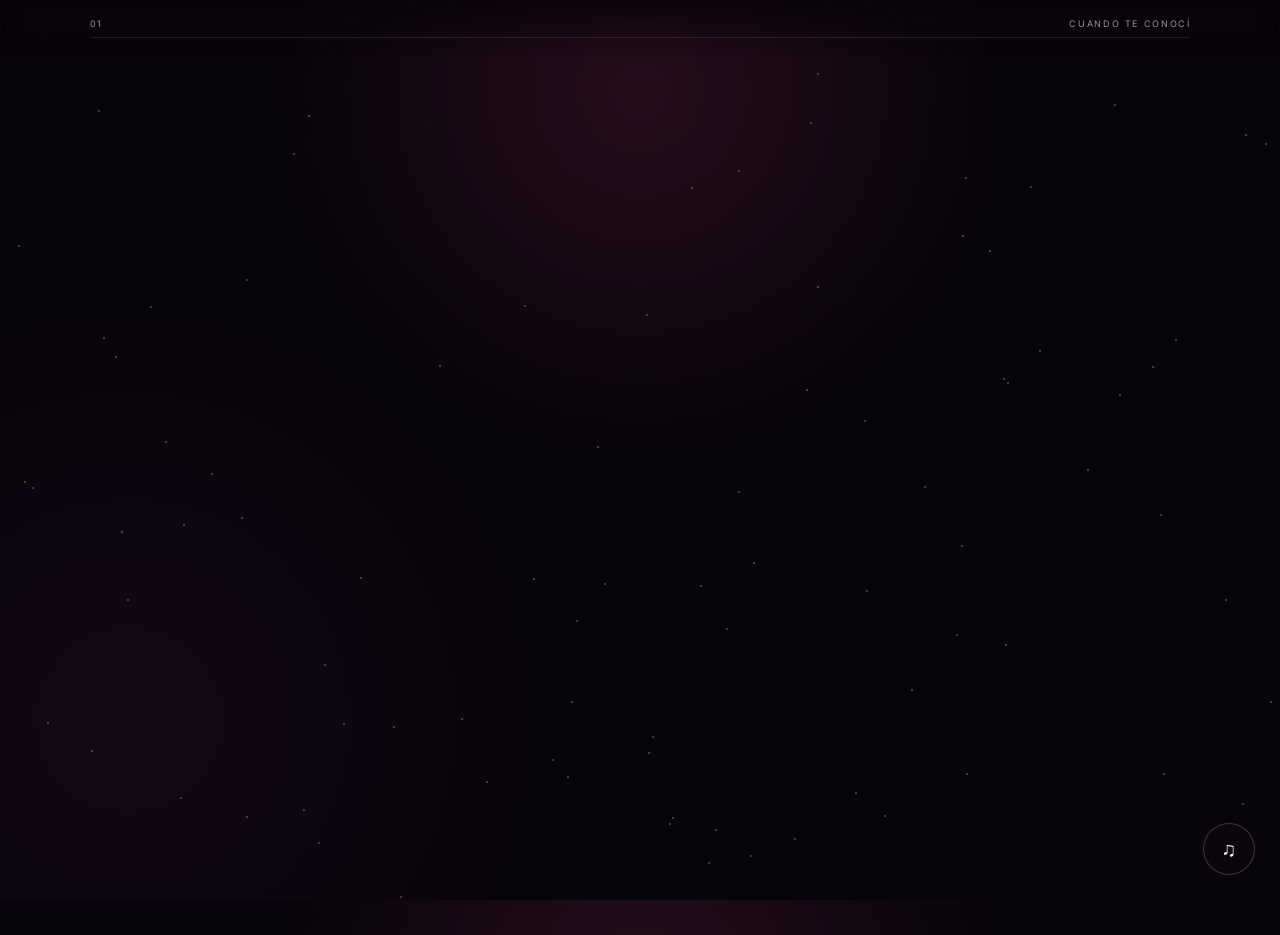
==== capitulo-01.html @ d2a2168e "A" ====
<!DOCTYPE html>
<!DOCTYPE html>
<html lang="es"><head><meta charset="utf-8"/><meta content="width=device-width, initial-scale=1.0, viewport-fit=cover" name="viewport"/><meta content="#0d0712" name="theme-color"/><title>Cuando te conocí ❤️</title><link href="style.css" rel="stylesheet"/></head><body><div id="stars"></div><div aria-hidden="true" class="story-progress"><div class="progress-top"><span id="chapterCounter">01</span><span id="chapterTitle">Cuando te conocí</span></div><div class="progress-track"><span id="progressBar"></span></div></div><main><section class="story"><div class="chapter reveal" data-chapter="01" data-song="musica-01.mp3" data-title="Cuando te conocí">
<div class="chapter-glow"></div>
<div class="chapter-visual">01</div>
<div class="chapter-content">
<div class="song-number">01</div>
<div class="song-tag">MC DAVO</div>
<h2>Cuando te conocí</h2>
<p>Cuando te conocí, no sabía lo que estaba a punto de pasar.</p>
<p>No sabía que aquella persona que estaba entrando poco a poco en mi vida iba a terminar ocupando tanto espacio en mi corazón.</p>
<p>Al principio solo quería conocerte. Saber quién eras, escuchar tus historias, encontrar cualquier motivo para hablar contigo.</p>
<p>Pero algo cambió.</p>
<p>Mientras más te conocía, menos podía fingir que eras simplemente alguien más.</p>
<blockquote>“Y sin darme cuenta, empecé a esperarte.”</blockquote>
</div>
<button class="next-btn" onclick="window.location.href='capitulo-02.html'" type="button"><span>Siguiente capítulo</span><b>→</b></button>
</div></section></main><audio data-song="musica-01.mp3" id="music" preload="auto"></audio><button aria-label="Activar música" class="music-btn" id="musicBtn">♫</button><script src="script_nuestra_historia_multi.js"></script></body></html>
---- style.css ----
@import url('https://fonts.googleapis.com/css2?family=Cormorant+Garamond:wght@400;500;600;700&family=Inter:wght@300;400;500;600&display=swap');
:root{--bg:#08040b;--rose:#ff6f91;--rose2:#ffb0c2;--gold:#e8c98b;--cream:#fff7f3;--muted:#c8b9c0;--line:rgba(255,255,255,.12)}
*{box-sizing:border-box}html{scroll-behavior:smooth}body{margin:0;background:radial-gradient(circle at 50% 10%,rgba(116,38,75,.28),transparent 35%),radial-gradient(circle at 10% 80%,rgba(75,25,75,.18),transparent 30%),var(--bg);color:var(--cream);font-family:Inter,system-ui,sans-serif;overflow-x:hidden}
#stars{position:fixed;inset:0;pointer-events:none;z-index:0}.star{position:absolute;width:2px;height:2px;border-radius:50%;background:#fff;opacity:.3;animation:twinkle infinite ease-in-out}@keyframes twinkle{50%{opacity:.95;transform:scale(1.8)}}
main{position:relative;z-index:1}.hero,.chapter,.future,.proposal,.ending{min-height:100svh;display:flex;flex-direction:column;justify-content:center;align-items:center;position:relative;padding:110px 7vw;text-align:center;scroll-margin-top:20px}
.hero{background:radial-gradient(circle at 50% 42%,rgba(255,111,145,.12),transparent 22%)}.moon{width:clamp(180px,28vw,330px);height:clamp(180px,28vw,330px);border-radius:50%;background:radial-gradient(circle at 35% 32%,#fff8f3 0,#f7dce1 35%,#b9859a 72%,#59364d 100%);box-shadow:0 0 90px rgba(255,190,211,.28),0 0 220px rgba(255,100,145,.12);margin-bottom:45px}
.eyebrow,.song-tag{letter-spacing:.28em;font-size:11px;font-weight:600;color:var(--gold)}.hero h1,.future h2,.proposal h2,.ending h2{font-family:"Cormorant Garamond",serif;font-weight:500;line-height:.92;font-size:clamp(52px,8vw,105px);margin:15px 0 28px}.hero h1 span{color:var(--rose2);font-style:italic}.intro{color:var(--muted);font-weight:300;line-height:1.9;font-size:clamp(15px,1.7vw,19px);max-width:650px}
.start,.next-btn,.yes-btn,.restart{border:1px solid rgba(255,176,194,.35);background:rgba(255,255,255,.05);color:var(--cream);cursor:pointer;transition:.35s ease}.start{margin-top:34px;padding:17px 27px;border-radius:100px;font-size:13px;letter-spacing:.08em}.start:hover,.next-btn:hover,.yes-btn:hover,.restart:hover{transform:translateY(-4px);background:rgba(255,111,145,.12);border-color:var(--rose);box-shadow:0 15px 50px rgba(255,80,130,.14)}.start span{margin-left:15px;color:var(--rose2)}.scroll{position:absolute;bottom:28px;color:#786d73;font-size:9px;letter-spacing:.25em;text-transform:uppercase}
.chapter{isolation:isolate;align-items:flex-start;text-align:left;padding-left:max(7vw,50px);padding-right:max(7vw,50px)}.chapter:nth-child(even){align-items:flex-end;text-align:right}.chapter:after{content:"";position:absolute;width:min(65vw,700px);height:min(65vw,700px);border-radius:50%;filter:blur(20px);opacity:.16;z-index:-2;background:radial-gradient(circle,var(--rose),transparent 67%)}.chapter:nth-child(odd):after{left:-25%;top:15%}.chapter:nth-child(even):after{right:-25%;top:15%;background:radial-gradient(circle,#a970ff,transparent 67%)}
.chapter-glow{position:absolute;inset:12% 5%;border:1px solid var(--line);border-radius:40px;z-index:-1;background:linear-gradient(135deg,rgba(255,255,255,.045),transparent 60%)}.chapter-content{max-width:850px}.chapter-visual{position:absolute;top:7vh;font-family:"Cormorant Garamond",serif;font-size:min(30vw,310px);font-weight:700;line-height:1;color:rgba(255,255,255,.035);z-index:-1}.chapter:nth-child(odd) .chapter-visual{right:8vw}.chapter:nth-child(even) .chapter-visual{left:8vw}
.song-number{font:600 14px Inter,sans-serif;color:var(--rose2);letter-spacing:.25em;margin-bottom:14px}.song-tag{margin-bottom:18px}.chapter h2{font-family:"Cormorant Garamond",serif;font-size:clamp(44px,6vw,82px);font-weight:500;line-height:.95;margin:0 0 30px}.chapter p,.future p,.proposal p,.ending p{color:var(--muted);font-weight:300;line-height:1.9;font-size:clamp(15px,1.4vw,18px);max-width:720px;margin:0 0 17px}.chapter blockquote{margin:32px 0 0;border-left:2px solid var(--rose);padding:15px 0 15px 25px;color:var(--rose2);font:italic 600 clamp(21px,2.2vw,30px) "Cormorant Garamond",serif}.chapter:nth-child(even) blockquote{border-left:0;border-right:2px solid var(--rose);padding-left:0;padding-right:25px}
.next-btn{margin-top:45px;padding:15px 20px;border-radius:100px;display:inline-flex;align-items:center;gap:30px;font-size:11px;letter-spacing:.1em;text-transform:uppercase}.next-btn b{font-size:18px;font-weight:400;color:var(--rose2)}
.future{background:radial-gradient(circle at 50% 50%,rgba(190,105,160,.13),transparent 42%)}.future .sparkles{color:var(--gold);letter-spacing:18px;font-size:20px;margin-bottom:25px}.future h2{font-size:clamp(55px,8vw,100px)}.future p,.proposal p,.ending p{max-width:700px;text-align:center}
.proposal{background:radial-gradient(circle at 50% 45%,rgba(255,111,145,.16),transparent 40%)}.ring{width:100px;height:100px;border:1px solid rgba(232,201,139,.5);border-radius:50%;display:grid;place-items:center;font-size:38px;box-shadow:0 0 70px rgba(232,201,139,.15);margin-bottom:30px}.proposal h2{font-size:clamp(52px,8vw,110px);max-width:900px}.yes-btn{padding:17px 25px;border-radius:100px;margin-top:20px}
.ending{padding-bottom:140px;background:radial-gradient(circle at 50% 40%,rgba(255,111,145,.12),transparent 38%)}.heart-big{color:var(--rose);font-size:65px;text-shadow:0 0 50px rgba(255,111,145,.5);animation:heartbeat 1.7s infinite ease-in-out}@keyframes heartbeat{50%{transform:scale(1.12)}}.ending h2{font-size:clamp(52px,7vw,90px)}.ending h3{font:500 clamp(27px,4vw,48px)/1.1 "Cormorant Garamond",serif;color:var(--rose2);margin:15px 0 35px}.signature{font-family:"Cormorant Garamond",serif!important;font-size:23px!important;color:#fff!important}.signature span{font-size:32px;color:var(--rose2)}.restart{margin-top:20px;padding:13px 19px;border-radius:100px}
.story-progress{position:fixed;top:0;left:0;right:0;padding:18px 7vw;z-index:50;backdrop-filter:blur(16px);background:linear-gradient(to bottom,rgba(8,4,11,.8),rgba(8,4,11,0))}.progress-top{display:flex;justify-content:space-between;gap:20px;margin-bottom:8px;color:#9e9098;font-size:9px;letter-spacing:.18em;text-transform:uppercase}.progress-track{height:1px;background:rgba(255,255,255,.1)}#progressBar{display:block;width:0;height:100%;background:linear-gradient(90deg,var(--rose),var(--gold));transition:width .7s ease}
.music-btn{position:fixed;right:25px;bottom:25px;width:52px;height:52px;border-radius:50%;z-index:60;border:1px solid rgba(255,255,255,.2);background:rgba(12,7,14,.75);color:#fff;font-size:20px;cursor:pointer;backdrop-filter:blur(12px);transition:.3s}.music-btn.active{border-color:var(--rose);box-shadow:0 0 25px rgba(255,111,145,.2)}.music-btn:hover{transform:scale(1.08)}
.reveal{opacity:0;transform:translateY(35px);transition:opacity 1s ease,transform 1s ease}.reveal.visible{opacity:1;transform:translateY(0)}
@media(max-width:700px){.hero,.chapter,.future,.proposal,.ending{padding:95px 22px;min-height:100svh}.chapter,.chapter:nth-child(even){align-items:center;text-align:center}.chapter-glow{inset:7% 0;border-radius:25px}.chapter blockquote,.chapter:nth-child(even) blockquote{border:0;border-top:1px solid var(--rose);padding:18px 5px 0}.chapter-visual{top:12vh!important;left:50%!important;right:auto!important;transform:translateX(-50%)}.progress-top{font-size:8px}.music-btn{right:18px;bottom:18px}}
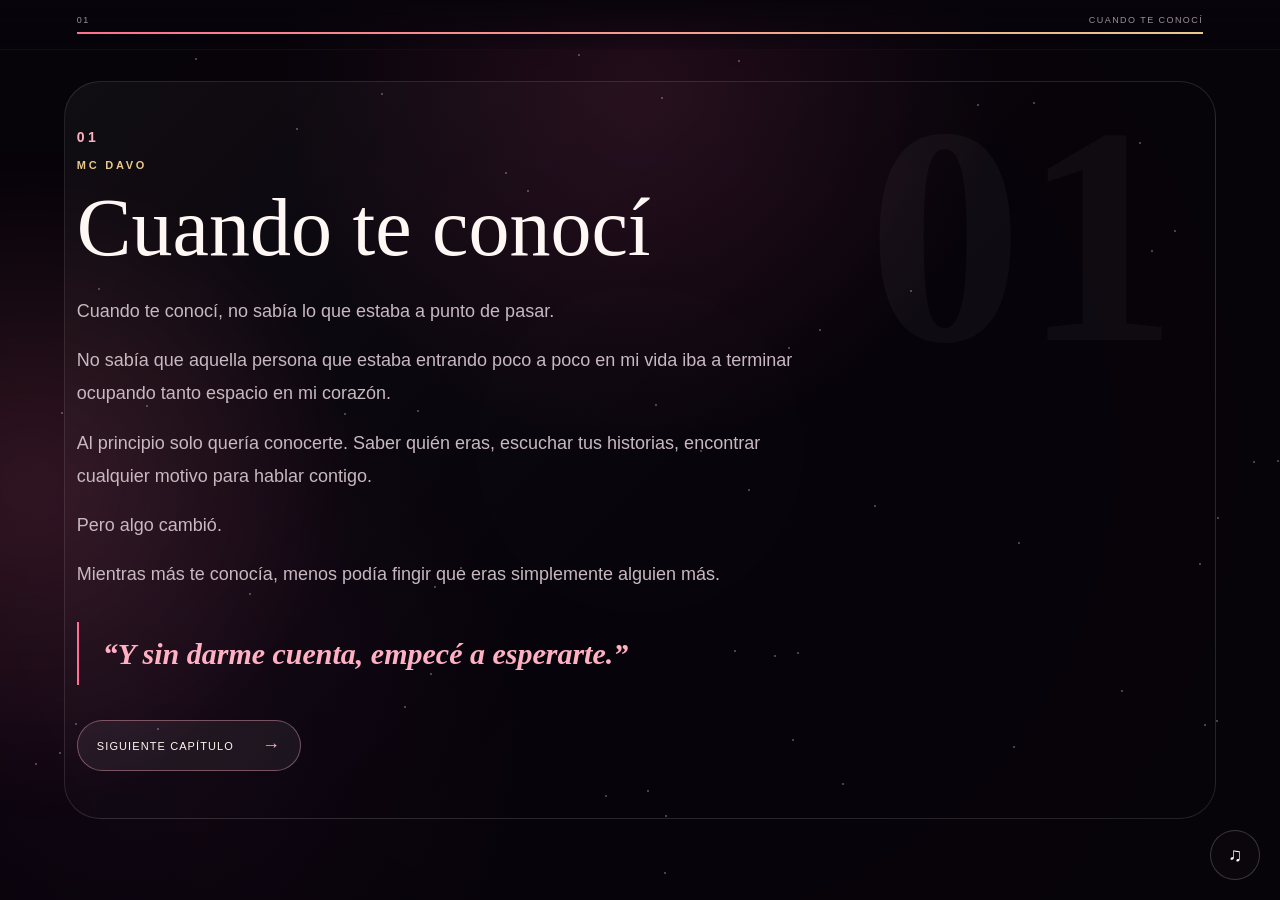
==== commit 8c6f26c1: "B" ====
--- a/capitulo-01.html
+++ b/capitulo-01.html
@@ -1,6 +1,5 @@
 <!DOCTYPE html>
-<!DOCTYPE html>
-<html lang="es"><head><meta charset="utf-8"/><meta content="width=device-width, initial-scale=1.0, viewport-fit=cover" name="viewport"/><meta content="#0d0712" name="theme-color"/><title>Cuando te conocí ❤️</title><link href="style.css" rel="stylesheet"/></head><body><div id="stars"></div><div aria-hidden="true" class="story-progress"><div class="progress-top"><span id="chapterCounter">01</span><span id="chapterTitle">Cuando te conocí</span></div><div class="progress-track"><span id="progressBar"></span></div></div><main><section class="story"><div class="chapter reveal" data-chapter="01" data-song="musica-01.mp3" data-title="Cuando te conocí">
+<html lang="es"><head><meta charset="utf-8"/><meta content="width=device-width, initial-scale=1.0, viewport-fit=cover" name="viewport"/><meta content="#0d0712" name="theme-color"/><title>Cuando te conocí ❤️</title><link href="style.css" rel="stylesheet"/></head><body><div id="stars"></div><div aria-hidden="true" class="story-progress"><div class="progress-top"><span id="chapterCounter">01</span><span id="chapterTitle">Cuando te conocí</span></div><div class="progress-track"><span id="progressBar"></span></div></div><main><section class="story"><div class="chapter" data-chapter="01" data-song="musica-01.mp3" data-title="Cuando te conocí">
 <div class="chapter-glow"></div>
 <div class="chapter-visual">01</div>
 <div class="chapter-content">
--- a/style.css
+++ b/style.css
@@ -1,19 +1,30 @@
-@import url('https://fonts.googleapis.com/css2?family=Cormorant+Garamond:wght@400;500;600;700&family=Inter:wght@300;400;500;600&display=swap');
 :root{--bg:#08040b;--rose:#ff6f91;--rose2:#ffb0c2;--gold:#e8c98b;--cream:#fff7f3;--muted:#c8b9c0;--line:rgba(255,255,255,.12)}
-*{box-sizing:border-box}html{scroll-behavior:smooth}body{margin:0;background:radial-gradient(circle at 50% 10%,rgba(116,38,75,.28),transparent 35%),radial-gradient(circle at 10% 80%,rgba(75,25,75,.18),transparent 30%),var(--bg);color:var(--cream);font-family:Inter,system-ui,sans-serif;overflow-x:hidden}
-#stars{position:fixed;inset:0;pointer-events:none;z-index:0}.star{position:absolute;width:2px;height:2px;border-radius:50%;background:#fff;opacity:.3;animation:twinkle infinite ease-in-out}@keyframes twinkle{50%{opacity:.95;transform:scale(1.8)}}
-main{position:relative;z-index:1}.hero,.chapter,.future,.proposal,.ending{min-height:100svh;display:flex;flex-direction:column;justify-content:center;align-items:center;position:relative;padding:110px 7vw;text-align:center;scroll-margin-top:20px}
-.hero{background:radial-gradient(circle at 50% 42%,rgba(255,111,145,.12),transparent 22%)}.moon{width:clamp(180px,28vw,330px);height:clamp(180px,28vw,330px);border-radius:50%;background:radial-gradient(circle at 35% 32%,#fff8f3 0,#f7dce1 35%,#b9859a 72%,#59364d 100%);box-shadow:0 0 90px rgba(255,190,211,.28),0 0 220px rgba(255,100,145,.12);margin-bottom:45px}
-.eyebrow,.song-tag{letter-spacing:.28em;font-size:11px;font-weight:600;color:var(--gold)}.hero h1,.future h2,.proposal h2,.ending h2{font-family:"Cormorant Garamond",serif;font-weight:500;line-height:.92;font-size:clamp(52px,8vw,105px);margin:15px 0 28px}.hero h1 span{color:var(--rose2);font-style:italic}.intro{color:var(--muted);font-weight:300;line-height:1.9;font-size:clamp(15px,1.7vw,19px);max-width:650px}
-.start,.next-btn,.yes-btn,.restart{border:1px solid rgba(255,176,194,.35);background:rgba(255,255,255,.05);color:var(--cream);cursor:pointer;transition:.35s ease}.start{margin-top:34px;padding:17px 27px;border-radius:100px;font-size:13px;letter-spacing:.08em}.start:hover,.next-btn:hover,.yes-btn:hover,.restart:hover{transform:translateY(-4px);background:rgba(255,111,145,.12);border-color:var(--rose);box-shadow:0 15px 50px rgba(255,80,130,.14)}.start span{margin-left:15px;color:var(--rose2)}.scroll{position:absolute;bottom:28px;color:#786d73;font-size:9px;letter-spacing:.25em;text-transform:uppercase}
-.chapter{isolation:isolate;align-items:flex-start;text-align:left;padding-left:max(7vw,50px);padding-right:max(7vw,50px)}.chapter:nth-child(even){align-items:flex-end;text-align:right}.chapter:after{content:"";position:absolute;width:min(65vw,700px);height:min(65vw,700px);border-radius:50%;filter:blur(20px);opacity:.16;z-index:-2;background:radial-gradient(circle,var(--rose),transparent 67%)}.chapter:nth-child(odd):after{left:-25%;top:15%}.chapter:nth-child(even):after{right:-25%;top:15%;background:radial-gradient(circle,#a970ff,transparent 67%)}
-.chapter-glow{position:absolute;inset:12% 5%;border:1px solid var(--line);border-radius:40px;z-index:-1;background:linear-gradient(135deg,rgba(255,255,255,.045),transparent 60%)}.chapter-content{max-width:850px}.chapter-visual{position:absolute;top:7vh;font-family:"Cormorant Garamond",serif;font-size:min(30vw,310px);font-weight:700;line-height:1;color:rgba(255,255,255,.035);z-index:-1}.chapter:nth-child(odd) .chapter-visual{right:8vw}.chapter:nth-child(even) .chapter-visual{left:8vw}
-.song-number{font:600 14px Inter,sans-serif;color:var(--rose2);letter-spacing:.25em;margin-bottom:14px}.song-tag{margin-bottom:18px}.chapter h2{font-family:"Cormorant Garamond",serif;font-size:clamp(44px,6vw,82px);font-weight:500;line-height:.95;margin:0 0 30px}.chapter p,.future p,.proposal p,.ending p{color:var(--muted);font-weight:300;line-height:1.9;font-size:clamp(15px,1.4vw,18px);max-width:720px;margin:0 0 17px}.chapter blockquote{margin:32px 0 0;border-left:2px solid var(--rose);padding:15px 0 15px 25px;color:var(--rose2);font:italic 600 clamp(21px,2.2vw,30px) "Cormorant Garamond",serif}.chapter:nth-child(even) blockquote{border-left:0;border-right:2px solid var(--rose);padding-left:0;padding-right:25px}
-.next-btn{margin-top:45px;padding:15px 20px;border-radius:100px;display:inline-flex;align-items:center;gap:30px;font-size:11px;letter-spacing:.1em;text-transform:uppercase}.next-btn b{font-size:18px;font-weight:400;color:var(--rose2)}
-.future{background:radial-gradient(circle at 50% 50%,rgba(190,105,160,.13),transparent 42%)}.future .sparkles{color:var(--gold);letter-spacing:18px;font-size:20px;margin-bottom:25px}.future h2{font-size:clamp(55px,8vw,100px)}.future p,.proposal p,.ending p{max-width:700px;text-align:center}
-.proposal{background:radial-gradient(circle at 50% 45%,rgba(255,111,145,.16),transparent 40%)}.ring{width:100px;height:100px;border:1px solid rgba(232,201,139,.5);border-radius:50%;display:grid;place-items:center;font-size:38px;box-shadow:0 0 70px rgba(232,201,139,.15);margin-bottom:30px}.proposal h2{font-size:clamp(52px,8vw,110px);max-width:900px}.yes-btn{padding:17px 25px;border-radius:100px;margin-top:20px}
-.ending{padding-bottom:140px;background:radial-gradient(circle at 50% 40%,rgba(255,111,145,.12),transparent 38%)}.heart-big{color:var(--rose);font-size:65px;text-shadow:0 0 50px rgba(255,111,145,.5);animation:heartbeat 1.7s infinite ease-in-out}@keyframes heartbeat{50%{transform:scale(1.12)}}.ending h2{font-size:clamp(52px,7vw,90px)}.ending h3{font:500 clamp(27px,4vw,48px)/1.1 "Cormorant Garamond",serif;color:var(--rose2);margin:15px 0 35px}.signature{font-family:"Cormorant Garamond",serif!important;font-size:23px!important;color:#fff!important}.signature span{font-size:32px;color:var(--rose2)}.restart{margin-top:20px;padding:13px 19px;border-radius:100px}
-.story-progress{position:fixed;top:0;left:0;right:0;padding:18px 7vw;z-index:50;backdrop-filter:blur(16px);background:linear-gradient(to bottom,rgba(8,4,11,.8),rgba(8,4,11,0))}.progress-top{display:flex;justify-content:space-between;gap:20px;margin-bottom:8px;color:#9e9098;font-size:9px;letter-spacing:.18em;text-transform:uppercase}.progress-track{height:1px;background:rgba(255,255,255,.1)}#progressBar{display:block;width:0;height:100%;background:linear-gradient(90deg,var(--rose),var(--gold));transition:width .7s ease}
-.music-btn{position:fixed;right:25px;bottom:25px;width:52px;height:52px;border-radius:50%;z-index:60;border:1px solid rgba(255,255,255,.2);background:rgba(12,7,14,.75);color:#fff;font-size:20px;cursor:pointer;backdrop-filter:blur(12px);transition:.3s}.music-btn.active{border-color:var(--rose);box-shadow:0 0 25px rgba(255,111,145,.2)}.music-btn:hover{transform:scale(1.08)}
-.reveal{opacity:0;transform:translateY(35px);transition:opacity 1s ease,transform 1s ease}.reveal.visible{opacity:1;transform:translateY(0)}
-@media(max-width:700px){.hero,.chapter,.future,.proposal,.ending{padding:95px 22px;min-height:100svh}.chapter,.chapter:nth-child(even){align-items:center;text-align:center}.chapter-glow{inset:7% 0;border-radius:25px}.chapter blockquote,.chapter:nth-child(even) blockquote{border:0;border-top:1px solid var(--rose);padding:18px 5px 0}.chapter-visual{top:12vh!important;left:50%!important;right:auto!important;transform:translateX(-50%)}.progress-top{font-size:8px}.music-btn{right:18px;bottom:18px}}
+*{box-sizing:border-box;-webkit-tap-highlight-color:transparent}
+html,body{margin:0;padding:0;min-height:100%;background:#08040b;color:var(--cream)}
+html{scroll-behavior:smooth}
+body{font-family:Arial,Helvetica,sans-serif;overflow-x:hidden;background:radial-gradient(circle at 50% 10%,rgba(116,38,75,.28),transparent 35%),radial-gradient(circle at 10% 80%,rgba(75,25,75,.18),transparent 30%),var(--bg)}
+body:before{content:"";position:fixed;inset:0;pointer-events:none;background:radial-gradient(circle at 50% 50%,transparent 20%,rgba(0,0,0,.18) 100%);z-index:0}
+#stars{position:fixed;inset:0;pointer-events:none;z-index:0;overflow:hidden}.star{position:absolute;width:2px;height:2px;border-radius:50%;background:#fff;opacity:.35;animation:twinkle 3s infinite ease-in-out}@keyframes twinkle{50%{opacity:.95;transform:scale(1.7)}}
+main{position:relative;z-index:1;width:100%;min-height:100vh}
+.hero,.chapter,.future,.proposal,.ending{position:relative;min-height:100vh;min-height:100svh;width:100%;display:flex;flex-direction:column;justify-content:center;align-items:center;padding:100px 6vw;text-align:center}
+.hero{background:radial-gradient(circle at 50% 42%,rgba(255,111,145,.12),transparent 25%)}
+.moon{width:min(58vw,300px);height:min(58vw,300px);border-radius:50%;background:radial-gradient(circle at 35% 32%,#fff8f3 0,#f7dce1 35%,#b9859a 72%,#59364d 100%);box-shadow:0 0 90px rgba(255,190,211,.28),0 0 220px rgba(255,100,145,.12);margin:0 auto 40px}
+.eyebrow,.song-tag{letter-spacing:.25em;font-size:11px;font-weight:700;color:var(--gold)}
+.hero h1,.future h2,.proposal h2,.ending h2,.chapter h2{font-family:Georgia,'Times New Roman',serif;font-weight:400;line-height:.95}
+.hero h1{font-size:clamp(48px,9vw,100px);margin:15px 0 28px}.hero h1 span{color:var(--rose2);font-style:italic}.intro{color:var(--muted);line-height:1.8;font-size:clamp(15px,2vw,19px);max-width:650px;margin:0 auto}
+button,a{font:inherit}.start,.next-btn,.yes-btn,.restart{display:inline-flex;align-items:center;justify-content:center;border:1px solid rgba(255,176,194,.4);background:rgba(255,255,255,.06);color:var(--cream);cursor:pointer;text-decoration:none;transition:.25s ease}.start{margin-top:34px;padding:16px 24px;border-radius:999px;font-size:13px;letter-spacing:.06em}.start span{margin-left:14px;color:var(--rose2)}
+.start:hover,.next-btn:hover,.yes-btn:hover,.restart:hover{transform:translateY(-2px);background:rgba(255,111,145,.13);border-color:var(--rose)}
+.scroll{position:absolute;bottom:25px;color:#786d73;font-size:9px;letter-spacing:.25em;text-transform:uppercase}
+.chapter{isolation:isolate;align-items:flex-start;text-align:left;padding-left:max(6vw,40px);padding-right:max(6vw,40px)}
+.chapter:nth-child(even){align-items:flex-end;text-align:right}.chapter:after{content:"";position:absolute;width:min(65vw,700px);height:min(65vw,700px);border-radius:50%;filter:blur(25px);opacity:.16;z-index:-2;background:radial-gradient(circle,var(--rose),transparent 67%)}.chapter:nth-child(odd):after{left:-25%;top:15%}.chapter:nth-child(even):after{right:-25%;top:15%;background:radial-gradient(circle,#a970ff,transparent 67%)}
+.chapter-glow{position:absolute;inset:9% 5%;border:1px solid var(--line);border-radius:36px;z-index:-1;background:linear-gradient(135deg,rgba(255,255,255,.045),transparent 60%)}
+.chapter-content{width:100%;max-width:850px}.chapter-visual{position:absolute;top:9vh;font-family:Georgia,'Times New Roman',serif;font-size:min(30vw,310px);font-weight:700;line-height:1;color:rgba(255,255,255,.035);z-index:-1}.chapter:nth-child(odd) .chapter-visual{right:8vw}.chapter:nth-child(even) .chapter-visual{left:8vw}
+.song-number{font-weight:700;font-size:14px;color:var(--rose2);letter-spacing:.25em;margin-bottom:14px}.song-tag{margin-bottom:18px}.chapter h2{font-size:clamp(43px,7vw,82px);margin:0 0 28px}.chapter p,.future p,.proposal p,.ending p{color:var(--muted);font-weight:300;line-height:1.85;font-size:clamp(15px,1.7vw,18px);max-width:720px;margin:0 0 16px}.chapter blockquote{margin:30px 0 0;border-left:2px solid var(--rose);padding:13px 0 13px 24px;color:var(--rose2);font:italic 600 clamp(21px,2.5vw,30px)/1.25 Georgia,'Times New Roman',serif}.chapter:nth-child(even) blockquote{border-left:0;border-right:2px solid var(--rose);padding-left:0;padding-right:24px}
+.next-btn{margin-top:35px;padding:14px 19px;border-radius:999px;gap:28px;font-size:11px;letter-spacing:.1em;text-transform:uppercase}.next-btn b{font-size:18px;font-weight:400;color:var(--rose2)}
+.future{background:radial-gradient(circle at 50% 50%,rgba(190,105,160,.13),transparent 42%)}.future .sparkles{color:var(--gold);letter-spacing:15px;font-size:20px;margin-bottom:20px}.future h2,.proposal h2,.ending h2{font-size:clamp(48px,8vw,100px);margin:15px 0 28px}.future p,.proposal p,.ending p{max-width:700px;text-align:center}
+.proposal{background:radial-gradient(circle at 50% 45%,rgba(255,111,145,.16),transparent 40%)}.ring{width:96px;height:96px;border:1px solid rgba(232,201,139,.5);border-radius:50%;display:grid;place-items:center;font-size:38px;box-shadow:0 0 70px rgba(232,201,139,.15);margin-bottom:28px}.yes-btn{padding:16px 24px;border-radius:999px;margin-top:20px}
+.ending{padding-bottom:120px;background:radial-gradient(circle at 50% 40%,rgba(255,111,145,.12),transparent 38%)}.heart-big{color:var(--rose);font-size:64px;text-shadow:0 0 50px rgba(255,111,145,.5);animation:heartbeat 1.7s infinite ease-in-out}@keyframes heartbeat{50%{transform:scale(1.12)}}.ending h3{font:400 clamp(27px,4vw,48px)/1.1 Georgia,'Times New Roman',serif;color:var(--rose2);margin:15px 0 35px}.signature{font-family:Georgia,'Times New Roman',serif!important;font-size:23px!important;color:#fff!important}.signature span{font-size:32px;color:var(--rose2)}.restart{margin-top:20px;padding:13px 19px;border-radius:999px}
+.story-progress{position:fixed;top:0;left:0;right:0;padding:15px 6vw;z-index:50;background:linear-gradient(to bottom,rgba(8,4,11,.92),rgba(8,4,11,.25));border-bottom:1px solid rgba(255,255,255,.04)}.progress-top{display:flex;justify-content:space-between;gap:15px;margin-bottom:7px;color:#9e9098;font-size:9px;letter-spacing:.16em;text-transform:uppercase}.progress-track{height:2px;background:rgba(255,255,255,.1)}#progressBar{display:block;width:100%;height:100%;background:linear-gradient(90deg,var(--rose),var(--gold))}
+.music-btn{position:fixed;right:20px;bottom:20px;width:50px;height:50px;border-radius:50%;z-index:60;border:1px solid rgba(255,255,255,.2);background:rgba(12,7,14,.9);color:#fff;font-size:19px;cursor:pointer}.music-btn.active{border-color:var(--rose);box-shadow:0 0 25px rgba(255,111,145,.2)}
+@media (max-width:700px){.hero,.chapter,.future,.proposal,.ending{min-height:100vh;min-height:100svh;padding:90px 20px 75px}.moon{width:190px;height:190px;margin-bottom:30px}.hero h1{font-size:clamp(42px,13vw,64px);line-height:.98}.intro{font-size:15px;line-height:1.7}.start{width:min(100%,310px);min-height:52px}.scroll{display:none}.chapter,.chapter:nth-child(even){align-items:center;text-align:center;padding-left:20px;padding-right:20px}.chapter-glow{inset:5% 0;border-radius:22px}.chapter-visual{top:14vh!important;left:50%!important;right:auto!important;transform:translateX(-50%);font-size:180px}.chapter h2{font-size:clamp(40px,12vw,60px);line-height:.98}.chapter p,.future p,.proposal p,.ending p{font-size:15px;line-height:1.75}.chapter blockquote,.chapter:nth-child(even) blockquote{border:0;border-top:1px solid var(--rose);padding:17px 4px 0;margin-top:25px}.next-btn{width:min(100%,280px);min-height:50px;margin-top:28px}.future h2,.proposal h2,.ending h2{font-size:clamp(43px,12vw,65px);line-height:1}.proposal .ring{width:82px;height:82px;font-size:32px}.ending h3{font-size:31px}.story-progress{padding:12px 16px}.progress-top{font-size:7px}.music-btn{right:14px;bottom:14px;width:46px;height:46px}}
+@media (prefers-reduced-motion:reduce){*,*:before,*:after{scroll-behavior:auto!important;animation:none!important;transition:none!important}}
